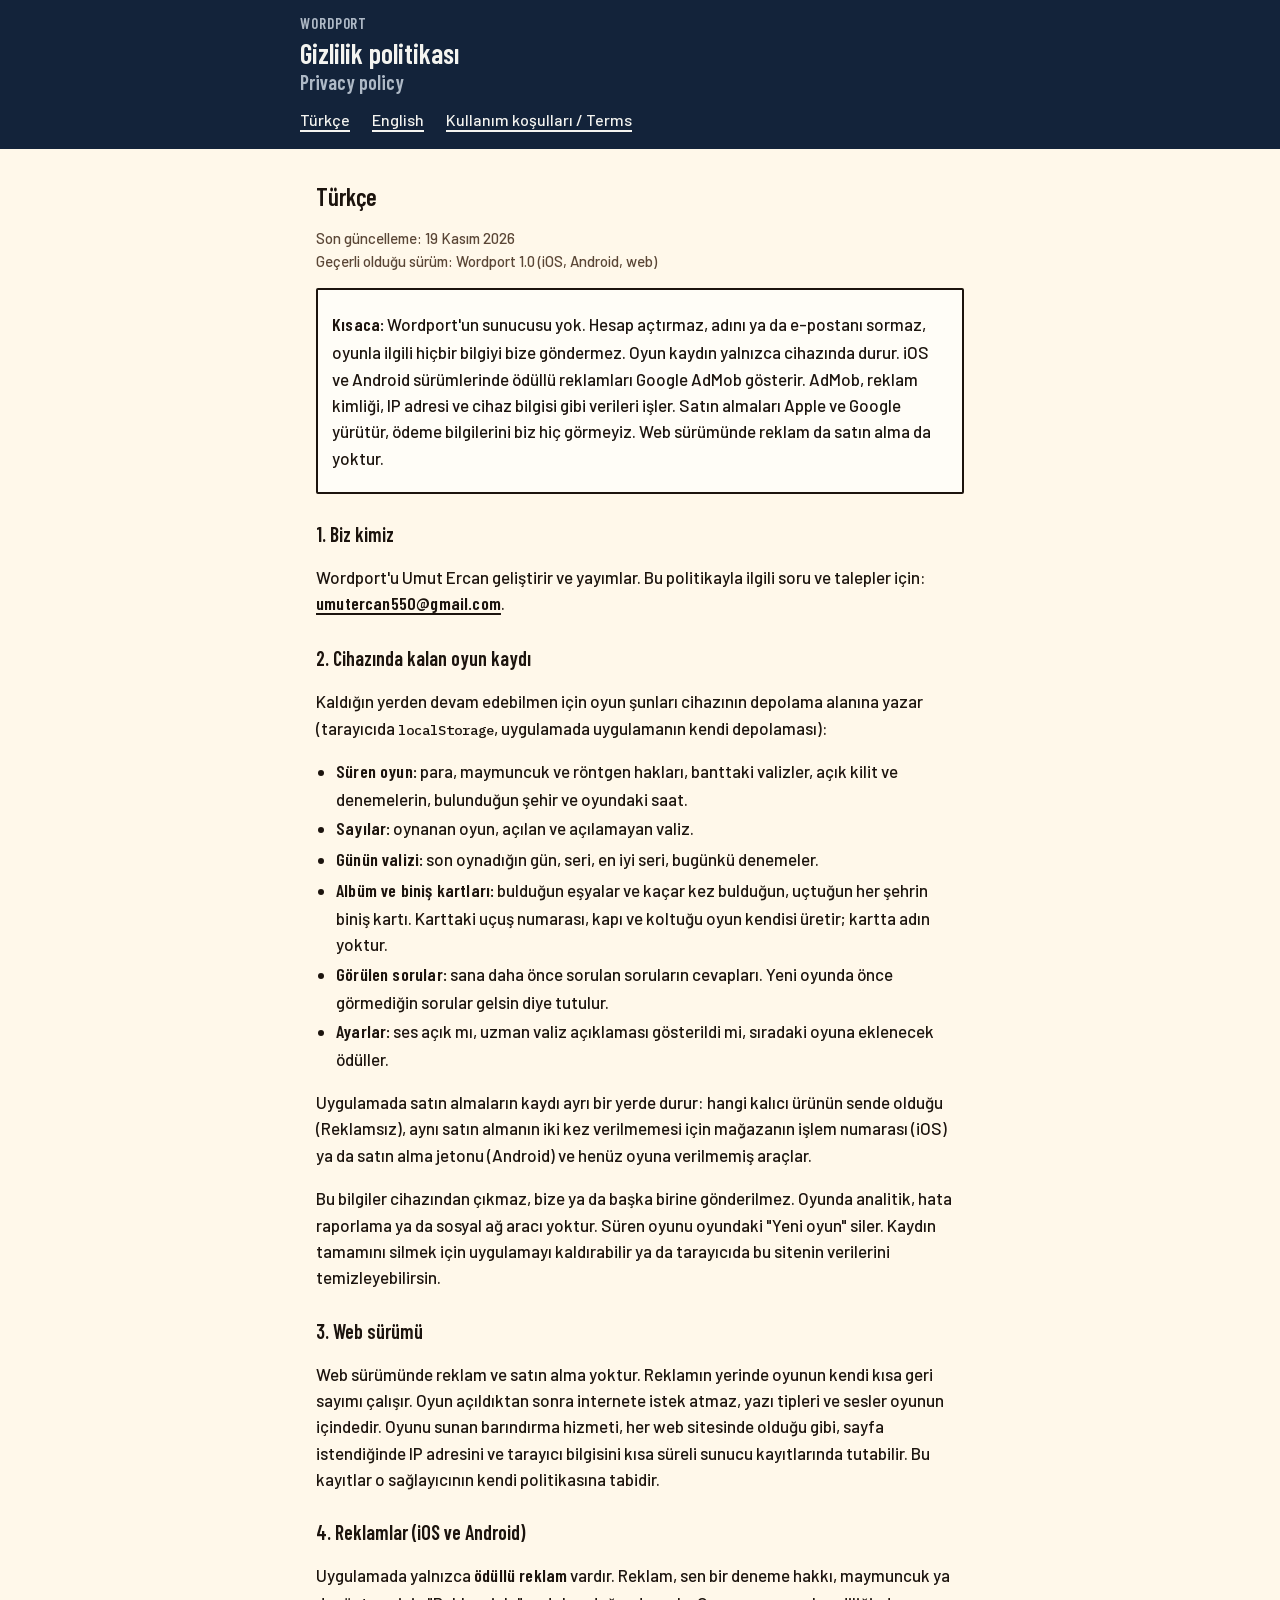
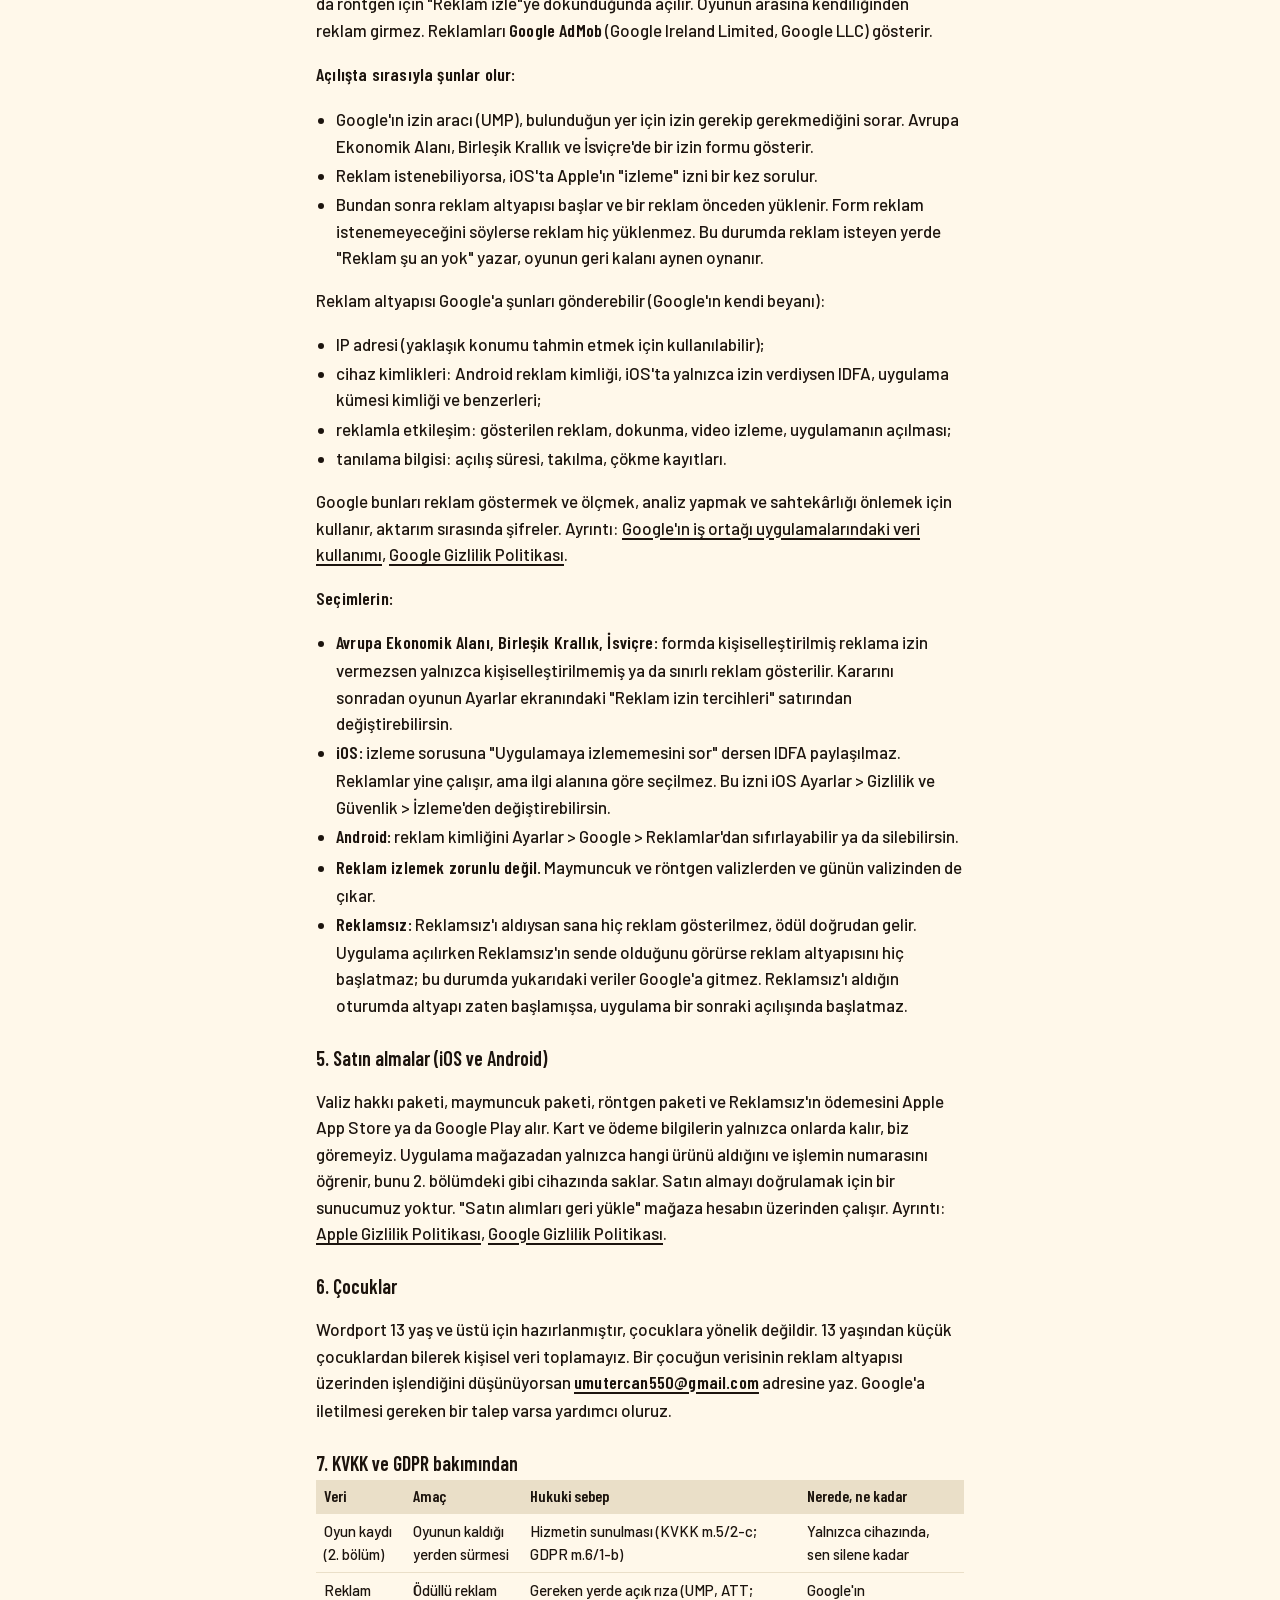
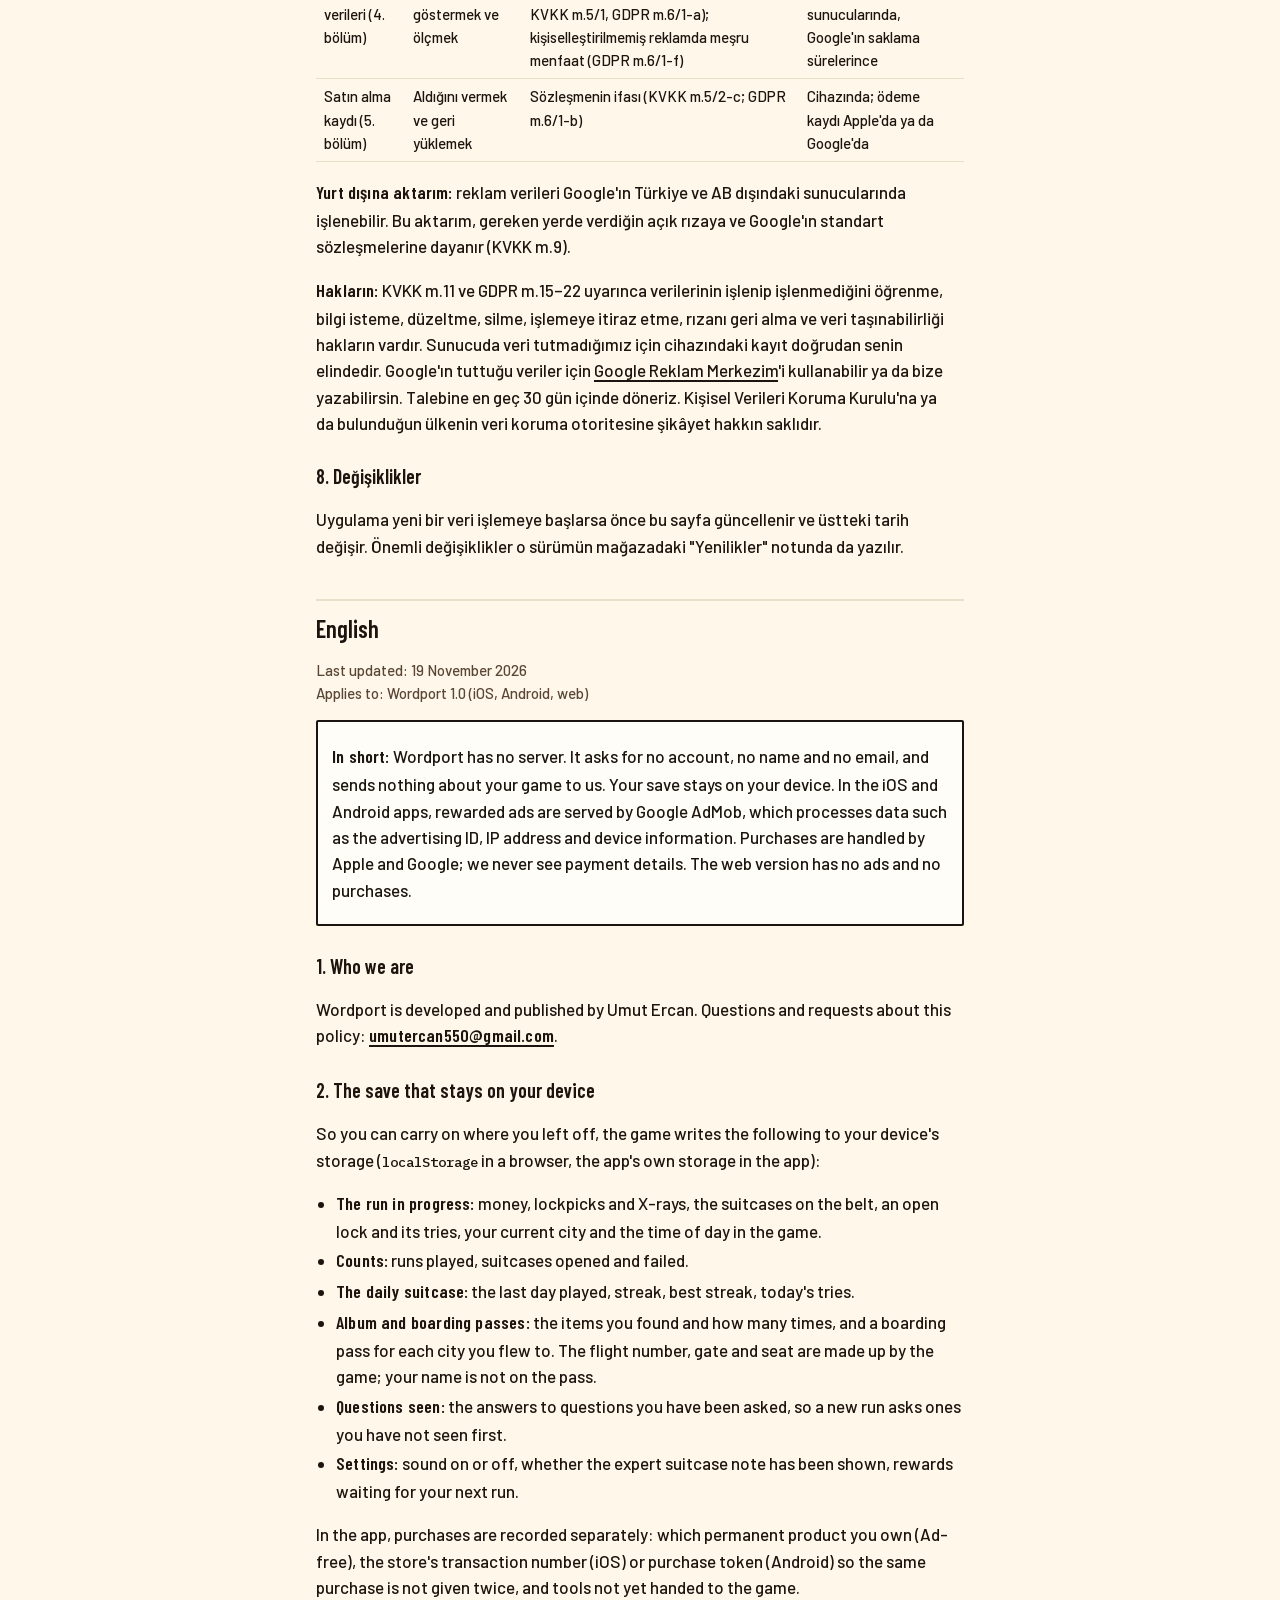
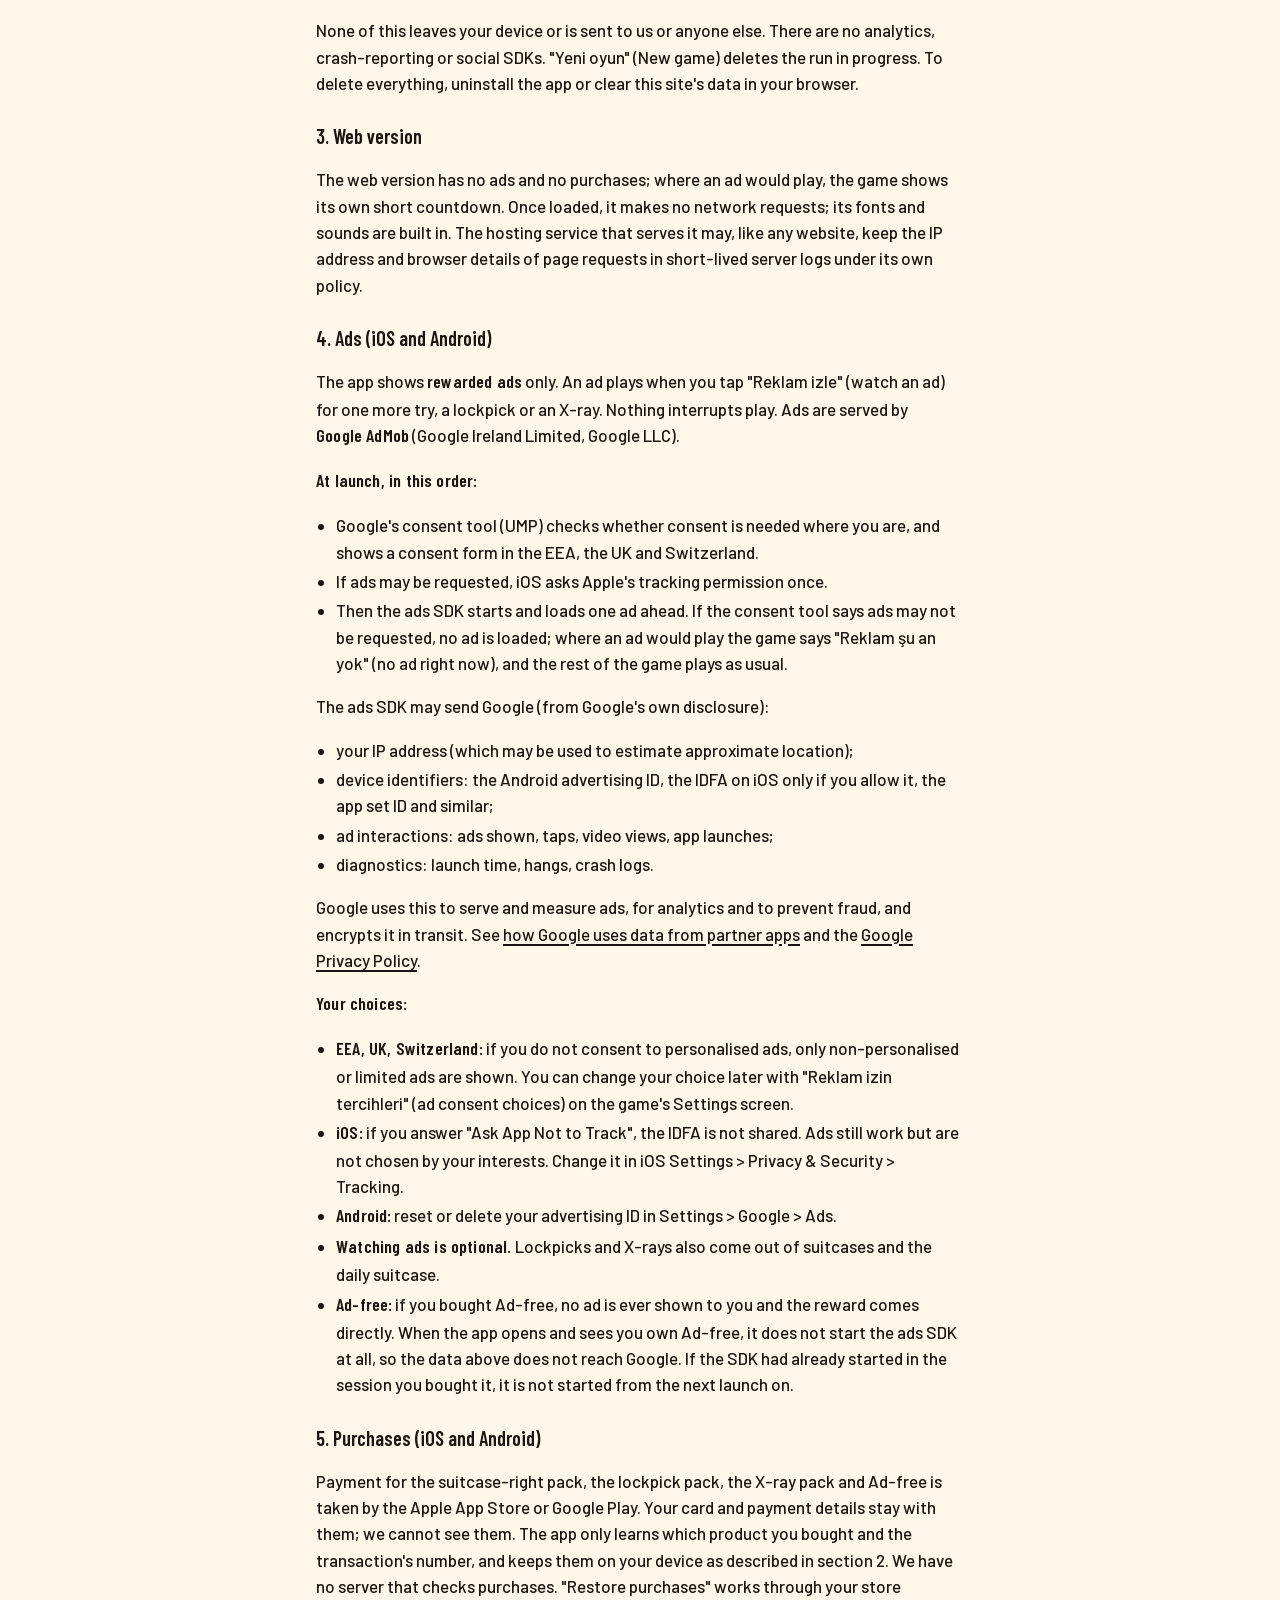
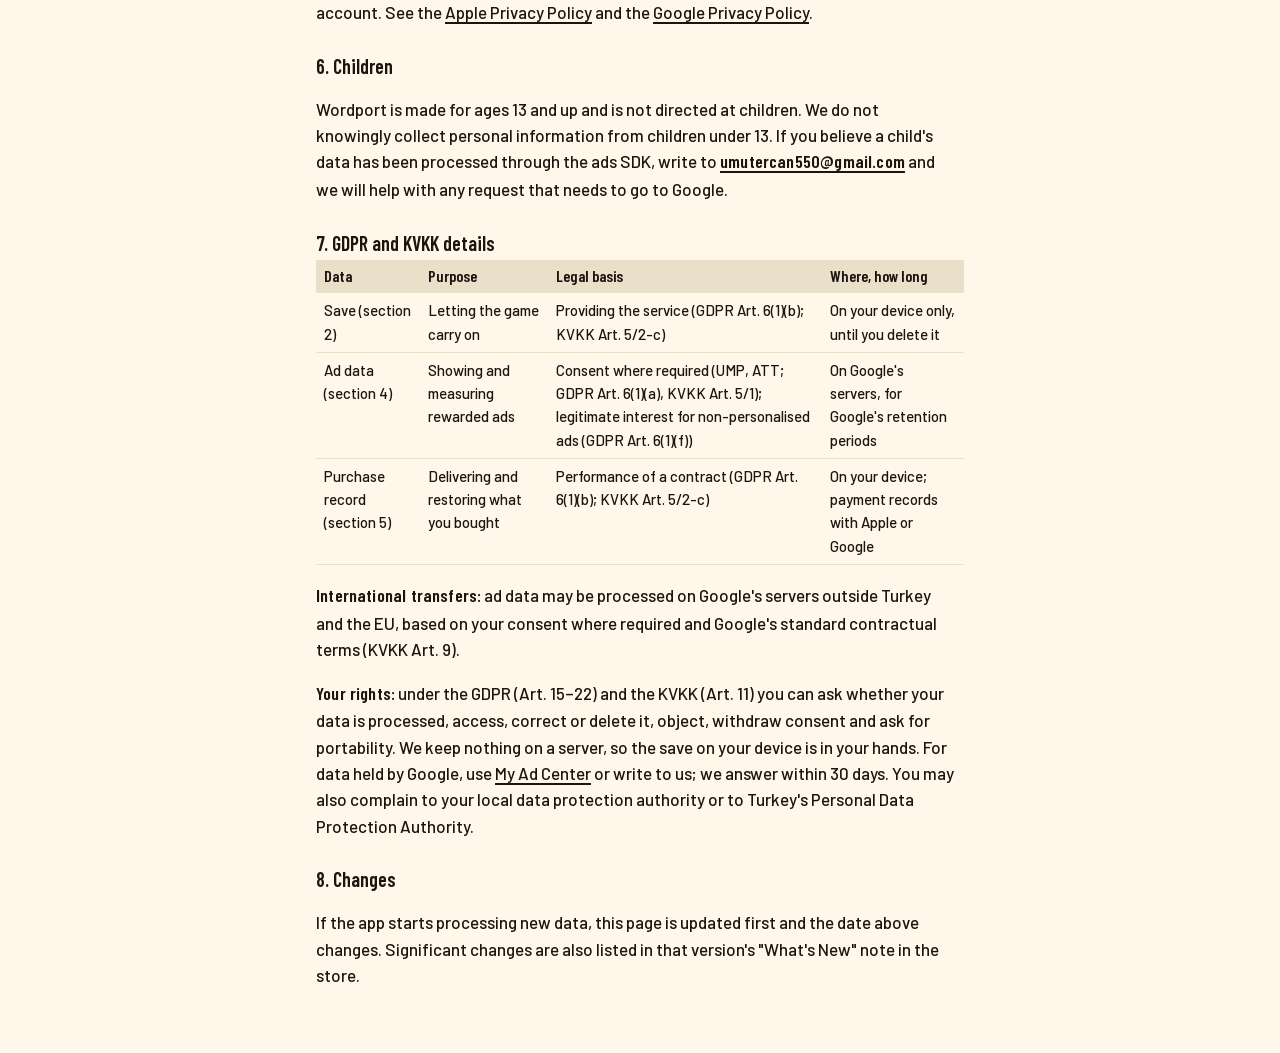
==== privacy.html @ 9a409397 "Wordport gizlilik, koşullar ve destek sayfaları" ====
<!doctype html>
<html lang="tr">
<head>
<meta charset="utf-8">
<meta name="viewport" content="width=device-width, initial-scale=1">
<title>Gizlilik politikası / Privacy policy</title>
<meta name="robots" content="index">
<!-- Yayın planı P7. Koddaki veri akışına göre yazıldı: src/save.ts, src/game/saving.ts (kayıt),
     src/store/index.ts ve store.ts (satın alma defteri), src/ads.ts ve src/store/admob.ts (AdMob, UMP, ATT).
     Yayımlandığı adres: https://umutercann.github.io/wordport-privacy/ (2026-11-19).
     Oyunun içinde bir iframe'de açılır (src/screens/page.ts): dar ekranda tek sütun okunur. Dış kaynak yüklenmez: stil legal.css, yazı tipleri fonts/ (oyunun kendi yazı tipleri, lisanslarıyla). -->
<link rel="stylesheet" href="legal.css">
<script>if (window.self !== window.top) document.documentElement.className = 'framed';</script>
</head>
<body>
<header>
  <div class="in">
    <div class="brand">WORDPORT</div>
    <h1>Gizlilik politikası <span lang="en">Privacy policy</span></h1>
    <nav><a href="#tr">Türkçe</a> <a href="#en" lang="en">English</a> <a href="terms.html">Kullanım koşulları / Terms</a></nav>
  </div>
</header>
<main>

<section id="tr" lang="tr">
<h2>Türkçe</h2>
<p class="meta"><span>Son güncelleme: 19 Kasım 2026</span><span>Geçerli olduğu sürüm: Wordport 1.0 (iOS, Android, web)</span></p>

<div class="box">
<p><strong>Kısaca:</strong> Wordport'un sunucusu yok. Hesap açtırmaz, adını ya da e-postanı sormaz, oyunla ilgili hiçbir bilgiyi bize göndermez. Oyun kaydın yalnızca cihazında durur. iOS ve Android sürümlerinde ödüllü reklamları Google AdMob gösterir. AdMob, reklam kimliği, IP adresi ve cihaz bilgisi gibi verileri işler. Satın almaları Apple ve Google yürütür, ödeme bilgilerini biz hiç görmeyiz. Web sürümünde reklam da satın alma da yoktur.</p>
</div>

<h3>1. Biz kimiz</h3>
<p>Wordport'u Umut Ercan geliştirir ve yayımlar. Bu politikayla ilgili soru ve talepler için: <strong><a href="mailto:umutercan550@gmail.com">umutercan550@gmail.com</a></strong>.</p>

<h3>2. Cihazında kalan oyun kaydı</h3>
<p>Kaldığın yerden devam edebilmen için oyun şunları cihazının depolama alanına yazar (tarayıcıda <code>localStorage</code>, uygulamada uygulamanın kendi depolaması):</p>
<ul>
  <li><strong>Süren oyun:</strong> para, maymuncuk ve röntgen hakları, banttaki valizler, açık kilit ve denemelerin, bulunduğun şehir ve oyundaki saat.</li>
  <li><strong>Sayılar:</strong> oynanan oyun, açılan ve açılamayan valiz.</li>
  <li><strong>Günün valizi:</strong> son oynadığın gün, seri, en iyi seri, bugünkü denemeler.</li>
  <li><strong>Albüm ve biniş kartları:</strong> bulduğun eşyalar ve kaçar kez bulduğun, uçtuğun her şehrin biniş kartı. Karttaki uçuş numarası, kapı ve koltuğu oyun kendisi üretir; kartta adın yoktur.</li>
  <li><strong>Görülen sorular:</strong> sana daha önce sorulan soruların cevapları. Yeni oyunda önce görmediğin sorular gelsin diye tutulur.</li>
  <li><strong>Ayarlar:</strong> ses açık mı, uzman valiz açıklaması gösterildi mi, sıradaki oyuna eklenecek ödüller.</li>
</ul>
<p>Uygulamada satın almaların kaydı ayrı bir yerde durur: hangi kalıcı ürünün sende olduğu (Reklamsız), aynı satın almanın iki kez verilmemesi için mağazanın işlem numarası (iOS) ya da satın alma jetonu (Android) ve henüz oyuna verilmemiş araçlar.</p>
<p>Bu bilgiler cihazından çıkmaz, bize ya da başka birine gönderilmez. Oyunda analitik, hata raporlama ya da sosyal ağ aracı yoktur. Süren oyunu oyundaki "Yeni oyun" siler. Kaydın tamamını silmek için uygulamayı kaldırabilir ya da tarayıcıda bu sitenin verilerini temizleyebilirsin.</p>

<h3>3. Web sürümü</h3>
<p>Web sürümünde reklam ve satın alma yoktur. Reklamın yerinde oyunun kendi kısa geri sayımı çalışır. Oyun açıldıktan sonra internete istek atmaz, yazı tipleri ve sesler oyunun içindedir. Oyunu sunan barındırma hizmeti, her web sitesinde olduğu gibi, sayfa istendiğinde IP adresini ve tarayıcı bilgisini kısa süreli sunucu kayıtlarında tutabilir. Bu kayıtlar o sağlayıcının kendi politikasına tabidir.</p>

<h3>4. Reklamlar (iOS ve Android)</h3>
<p>Uygulamada yalnızca <strong>ödüllü reklam</strong> vardır. Reklam, sen bir deneme hakkı, maymuncuk ya da röntgen için "Reklam izle"ye dokunduğunda açılır. Oyunun arasına kendiliğinden reklam girmez. Reklamları <strong>Google AdMob</strong> (Google Ireland Limited, Google LLC) gösterir.</p>
<p><strong>Açılışta sırasıyla şunlar olur:</strong></p>
<ul>
  <li>Google'ın izin aracı (UMP), bulunduğun yer için izin gerekip gerekmediğini sorar. Avrupa Ekonomik Alanı, Birleşik Krallık ve İsviçre'de bir izin formu gösterir.</li>
  <li>Reklam istenebiliyorsa, iOS'ta Apple'ın "izleme" izni bir kez sorulur.</li>
  <li>Bundan sonra reklam altyapısı başlar ve bir reklam önceden yüklenir. Form reklam istenemeyeceğini söylerse reklam hiç yüklenmez. Bu durumda reklam isteyen yerde "Reklam şu an yok" yazar, oyunun geri kalanı aynen oynanır.</li>
</ul>
<p>Reklam altyapısı Google'a şunları gönderebilir (Google'ın kendi beyanı):</p>
<ul>
  <li>IP adresi (yaklaşık konumu tahmin etmek için kullanılabilir);</li>
  <li>cihaz kimlikleri: Android reklam kimliği, iOS'ta yalnızca izin verdiysen IDFA, uygulama kümesi kimliği ve benzerleri;</li>
  <li>reklamla etkileşim: gösterilen reklam, dokunma, video izleme, uygulamanın açılması;</li>
  <li>tanılama bilgisi: açılış süresi, takılma, çökme kayıtları.</li>
</ul>
<p>Google bunları reklam göstermek ve ölçmek, analiz yapmak ve sahtekârlığı önlemek için kullanır, aktarım sırasında şifreler. Ayrıntı: <a href="https://policies.google.com/technologies/partner-sites">Google'ın iş ortağı uygulamalarındaki veri kullanımı</a>, <a href="https://policies.google.com/privacy">Google Gizlilik Politikası</a>.</p>
<p><strong>Seçimlerin:</strong></p>
<ul>
  <li><strong>Avrupa Ekonomik Alanı, Birleşik Krallık, İsviçre:</strong> formda kişiselleştirilmiş reklama izin vermezsen yalnızca kişiselleştirilmemiş ya da sınırlı reklam gösterilir. Kararını sonradan oyunun Ayarlar ekranındaki "Reklam izin tercihleri" satırından değiştirebilirsin.</li>
  <li><strong>iOS:</strong> izleme sorusuna "Uygulamaya izlememesini sor" dersen IDFA paylaşılmaz. Reklamlar yine çalışır, ama ilgi alanına göre seçilmez. Bu izni iOS Ayarlar &gt; Gizlilik ve Güvenlik &gt; İzleme'den değiştirebilirsin.</li>
  <li><strong>Android:</strong> reklam kimliğini Ayarlar &gt; Google &gt; Reklamlar'dan sıfırlayabilir ya da silebilirsin.</li>
  <li><strong>Reklam izlemek zorunlu değil.</strong> Maymuncuk ve röntgen valizlerden ve günün valizinden de çıkar.</li>
  <li><strong>Reklamsız:</strong> Reklamsız'ı aldıysan sana hiç reklam gösterilmez, ödül doğrudan gelir. Uygulama açılırken Reklamsız'ın sende olduğunu görürse reklam altyapısını hiç başlatmaz; bu durumda yukarıdaki veriler Google'a gitmez. Reklamsız'ı aldığın oturumda altyapı zaten başlamışsa, uygulama bir sonraki açılışında başlatmaz.</li>
</ul>

<h3>5. Satın almalar (iOS ve Android)</h3>
<p>Valiz hakkı paketi, maymuncuk paketi, röntgen paketi ve Reklamsız'ın ödemesini Apple App Store ya da Google Play alır. Kart ve ödeme bilgilerin yalnızca onlarda kalır, biz göremeyiz. Uygulama mağazadan yalnızca hangi ürünü aldığını ve işlemin numarasını öğrenir, bunu 2. bölümdeki gibi cihazında saklar. Satın almayı doğrulamak için bir sunucumuz yoktur. "Satın alımları geri yükle" mağaza hesabın üzerinden çalışır. Ayrıntı: <a href="https://www.apple.com/legal/privacy/">Apple Gizlilik Politikası</a>, <a href="https://policies.google.com/privacy">Google Gizlilik Politikası</a>.</p>

<h3>6. Çocuklar</h3>
<p>Wordport 13 yaş ve üstü için hazırlanmıştır, çocuklara yönelik değildir. 13 yaşından küçük çocuklardan bilerek kişisel veri toplamayız. Bir çocuğun verisinin reklam altyapısı üzerinden işlendiğini düşünüyorsan <strong><a href="mailto:umutercan550@gmail.com">umutercan550@gmail.com</a></strong> adresine yaz. Google'a iletilmesi gereken bir talep varsa yardımcı oluruz.</p>

<h3>7. KVKK ve GDPR bakımından</h3>
<table>
  <tr><th>Veri</th><th>Amaç</th><th>Hukuki sebep</th><th>Nerede, ne kadar</th></tr>
  <tr><td data-h="Veri">Oyun kaydı (2. bölüm)</td><td data-h="Amaç">Oyunun kaldığı yerden sürmesi</td><td data-h="Hukuki sebep">Hizmetin sunulması (KVKK m.5/2-c; GDPR m.6/1-b)</td><td data-h="Nerede, ne kadar">Yalnızca cihazında, sen silene kadar</td></tr>
  <tr><td data-h="Veri">Reklam verileri (4. bölüm)</td><td data-h="Amaç">Ödüllü reklam göstermek ve ölçmek</td><td data-h="Hukuki sebep">Gereken yerde açık rıza (UMP, ATT; KVKK m.5/1, GDPR m.6/1-a); kişiselleştirilmemiş reklamda meşru menfaat (GDPR m.6/1-f)</td><td data-h="Nerede, ne kadar">Google'ın sunucularında, Google'ın saklama sürelerince</td></tr>
  <tr><td data-h="Veri">Satın alma kaydı (5. bölüm)</td><td data-h="Amaç">Aldığını vermek ve geri yüklemek</td><td data-h="Hukuki sebep">Sözleşmenin ifası (KVKK m.5/2-c; GDPR m.6/1-b)</td><td data-h="Nerede, ne kadar">Cihazında; ödeme kaydı Apple'da ya da Google'da</td></tr>
</table>
<p><strong>Yurt dışına aktarım:</strong> reklam verileri Google'ın Türkiye ve AB dışındaki sunucularında işlenebilir. Bu aktarım, gereken yerde verdiğin açık rızaya ve Google'ın standart sözleşmelerine dayanır (KVKK m.9).</p>
<p><strong>Hakların:</strong> KVKK m.11 ve GDPR m.15–22 uyarınca verilerinin işlenip işlenmediğini öğrenme, bilgi isteme, düzeltme, silme, işlemeye itiraz etme, rızanı geri alma ve veri taşınabilirliği hakların vardır. Sunucuda veri tutmadığımız için cihazındaki kayıt doğrudan senin elindedir. Google'ın tuttuğu veriler için <a href="https://myadcenter.google.com/">Google Reklam Merkezim</a>'i kullanabilir ya da bize yazabilirsin. Talebine en geç 30 gün içinde döneriz. Kişisel Verileri Koruma Kurulu'na ya da bulunduğun ülkenin veri koruma otoritesine şikâyet hakkın saklıdır.</p>

<h3>8. Değişiklikler</h3>
<p>Uygulama yeni bir veri işlemeye başlarsa önce bu sayfa güncellenir ve üstteki tarih değişir. Önemli değişiklikler o sürümün mağazadaki "Yenilikler" notunda da yazılır.</p>
</section>

<section id="en" lang="en">
<h2>English</h2>
<p class="meta"><span>Last updated: 19 November 2026</span><span>Applies to: Wordport 1.0 (iOS, Android, web)</span></p>

<div class="box">
<p><strong>In short:</strong> Wordport has no server. It asks for no account, no name and no email, and sends nothing about your game to us. Your save stays on your device. In the iOS and Android apps, rewarded ads are served by Google AdMob, which processes data such as the advertising ID, IP address and device information. Purchases are handled by Apple and Google; we never see payment details. The web version has no ads and no purchases.</p>
</div>

<h3>1. Who we are</h3>
<p>Wordport is developed and published by Umut Ercan. Questions and requests about this policy: <strong><a href="mailto:umutercan550@gmail.com">umutercan550@gmail.com</a></strong>.</p>

<h3>2. The save that stays on your device</h3>
<p>So you can carry on where you left off, the game writes the following to your device's storage (<code>localStorage</code> in a browser, the app's own storage in the app):</p>
<ul>
  <li><strong>The run in progress:</strong> money, lockpicks and X-rays, the suitcases on the belt, an open lock and its tries, your current city and the time of day in the game.</li>
  <li><strong>Counts:</strong> runs played, suitcases opened and failed.</li>
  <li><strong>The daily suitcase:</strong> the last day played, streak, best streak, today's tries.</li>
  <li><strong>Album and boarding passes:</strong> the items you found and how many times, and a boarding pass for each city you flew to. The flight number, gate and seat are made up by the game; your name is not on the pass.</li>
  <li><strong>Questions seen:</strong> the answers to questions you have been asked, so a new run asks ones you have not seen first.</li>
  <li><strong>Settings:</strong> sound on or off, whether the expert suitcase note has been shown, rewards waiting for your next run.</li>
</ul>
<p>In the app, purchases are recorded separately: which permanent product you own (Ad-free), the store's transaction number (iOS) or purchase token (Android) so the same purchase is not given twice, and tools not yet handed to the game.</p>
<p>None of this leaves your device or is sent to us or anyone else. There are no analytics, crash-reporting or social SDKs. "Yeni oyun" (New game) deletes the run in progress. To delete everything, uninstall the app or clear this site's data in your browser.</p>

<h3>3. Web version</h3>
<p>The web version has no ads and no purchases; where an ad would play, the game shows its own short countdown. Once loaded, it makes no network requests; its fonts and sounds are built in. The hosting service that serves it may, like any website, keep the IP address and browser details of page requests in short-lived server logs under its own policy.</p>

<h3>4. Ads (iOS and Android)</h3>
<p>The app shows <strong>rewarded ads</strong> only. An ad plays when you tap "Reklam izle" (watch an ad) for one more try, a lockpick or an X-ray. Nothing interrupts play. Ads are served by <strong>Google AdMob</strong> (Google Ireland Limited, Google LLC).</p>
<p><strong>At launch, in this order:</strong></p>
<ul>
  <li>Google's consent tool (UMP) checks whether consent is needed where you are, and shows a consent form in the EEA, the UK and Switzerland.</li>
  <li>If ads may be requested, iOS asks Apple's tracking permission once.</li>
  <li>Then the ads SDK starts and loads one ad ahead. If the consent tool says ads may not be requested, no ad is loaded; where an ad would play the game says "Reklam şu an yok" (no ad right now), and the rest of the game plays as usual.</li>
</ul>
<p>The ads SDK may send Google (from Google's own disclosure):</p>
<ul>
  <li>your IP address (which may be used to estimate approximate location);</li>
  <li>device identifiers: the Android advertising ID, the IDFA on iOS only if you allow it, the app set ID and similar;</li>
  <li>ad interactions: ads shown, taps, video views, app launches;</li>
  <li>diagnostics: launch time, hangs, crash logs.</li>
</ul>
<p>Google uses this to serve and measure ads, for analytics and to prevent fraud, and encrypts it in transit. See <a href="https://policies.google.com/technologies/partner-sites">how Google uses data from partner apps</a> and the <a href="https://policies.google.com/privacy">Google Privacy Policy</a>.</p>
<p><strong>Your choices:</strong></p>
<ul>
  <li><strong>EEA, UK, Switzerland:</strong> if you do not consent to personalised ads, only non-personalised or limited ads are shown. You can change your choice later with "Reklam izin tercihleri" (ad consent choices) on the game's Settings screen.</li>
  <li><strong>iOS:</strong> if you answer "Ask App Not to Track", the IDFA is not shared. Ads still work but are not chosen by your interests. Change it in iOS Settings &gt; Privacy &amp; Security &gt; Tracking.</li>
  <li><strong>Android:</strong> reset or delete your advertising ID in Settings &gt; Google &gt; Ads.</li>
  <li><strong>Watching ads is optional.</strong> Lockpicks and X-rays also come out of suitcases and the daily suitcase.</li>
  <li><strong>Ad-free:</strong> if you bought Ad-free, no ad is ever shown to you and the reward comes directly. When the app opens and sees you own Ad-free, it does not start the ads SDK at all, so the data above does not reach Google. If the SDK had already started in the session you bought it, it is not started from the next launch on.</li>
</ul>

<h3>5. Purchases (iOS and Android)</h3>
<p>Payment for the suitcase-right pack, the lockpick pack, the X-ray pack and Ad-free is taken by the Apple App Store or Google Play. Your card and payment details stay with them; we cannot see them. The app only learns which product you bought and the transaction's number, and keeps them on your device as described in section 2. We have no server that checks purchases. "Restore purchases" works through your store account. See the <a href="https://www.apple.com/legal/privacy/">Apple Privacy Policy</a> and the <a href="https://policies.google.com/privacy">Google Privacy Policy</a>.</p>

<h3>6. Children</h3>
<p>Wordport is made for ages 13 and up and is not directed at children. We do not knowingly collect personal information from children under 13. If you believe a child's data has been processed through the ads SDK, write to <strong><a href="mailto:umutercan550@gmail.com">umutercan550@gmail.com</a></strong> and we will help with any request that needs to go to Google.</p>

<h3>7. GDPR and KVKK details</h3>
<table>
  <tr><th>Data</th><th>Purpose</th><th>Legal basis</th><th>Where, how long</th></tr>
  <tr><td data-h="Data">Save (section 2)</td><td data-h="Purpose">Letting the game carry on</td><td data-h="Legal basis">Providing the service (GDPR Art. 6(1)(b); KVKK Art. 5/2-c)</td><td data-h="Where, how long">On your device only, until you delete it</td></tr>
  <tr><td data-h="Data">Ad data (section 4)</td><td data-h="Purpose">Showing and measuring rewarded ads</td><td data-h="Legal basis">Consent where required (UMP, ATT; GDPR Art. 6(1)(a), KVKK Art. 5/1); legitimate interest for non-personalised ads (GDPR Art. 6(1)(f))</td><td data-h="Where, how long">On Google's servers, for Google's retention periods</td></tr>
  <tr><td data-h="Data">Purchase record (section 5)</td><td data-h="Purpose">Delivering and restoring what you bought</td><td data-h="Legal basis">Performance of a contract (GDPR Art. 6(1)(b); KVKK Art. 5/2-c)</td><td data-h="Where, how long">On your device; payment records with Apple or Google</td></tr>
</table>
<p><strong>International transfers:</strong> ad data may be processed on Google's servers outside Turkey and the EU, based on your consent where required and Google's standard contractual terms (KVKK Art. 9).</p>
<p><strong>Your rights:</strong> under the GDPR (Art. 15–22) and the KVKK (Art. 11) you can ask whether your data is processed, access, correct or delete it, object, withdraw consent and ask for portability. We keep nothing on a server, so the save on your device is in your hands. For data held by Google, use <a href="https://myadcenter.google.com/">My Ad Center</a> or write to us; we answer within 30 days. You may also complain to your local data protection authority or to Turkey's Personal Data Protection Authority.</p>

<h3>8. Changes</h3>
<p>If the app starts processing new data, this page is updated first and the date above changes. Significant changes are also listed in that version's "What's New" note in the store.</p>
</section>

</main>
</body>
</html>
---- legal.css ----
/* The legal pages' look (privacy.html, terms.html, licenses.html): the game's own type and paper,
   per design/art/art-bible.md. The fonts are the game's, copied beside this file in fonts/ with
   their licences (OFL-*.txt), so the pages need nothing from the network: they open offline, in
   the app and on the web. Publish this file and fonts/ with the pages. Release plan P8 (final craft).
   Links are ink and underlined: green means "right" in the game (art bible, Section 4). */

@font-face { font-family:"Barlow"; font-weight:500; font-display:swap; src:url(fonts/barlow-500-latin.woff2) format("woff2");
  unicode-range:U+0000-00FF, U+0131, U+0152-0153, U+02BB-02BC, U+02C6, U+02DA, U+02DC, U+0304, U+0308, U+0329, U+2000-206F, U+20AC, U+2122, U+2191, U+2193, U+2212, U+2215, U+FEFF, U+FFFD; }
@font-face { font-family:"Barlow"; font-weight:500; font-display:swap; src:url(fonts/barlow-500-latin-ext.woff2) format("woff2");
  unicode-range:U+0100-02BA, U+02BD-02C5, U+02C7-02CC, U+02CE-02D7, U+02DD-02FF, U+0304, U+0308, U+0329, U+1D00-1DBF, U+1E00-1E9F, U+1EF2-1EFF, U+2020, U+20A0-20AB, U+20AD-20C4, U+2113, U+2C60-2C7F, U+A720-A7FF; }
@font-face { font-family:"Barlow Condensed"; font-weight:600; font-display:swap; src:url(fonts/barlow-condensed-600-latin.woff2) format("woff2");
  unicode-range:U+0000-00FF, U+0131, U+0152-0153, U+02BB-02BC, U+02C6, U+02DA, U+02DC, U+0304, U+0308, U+0329, U+2000-206F, U+20AC, U+2122, U+2191, U+2193, U+2212, U+2215, U+FEFF, U+FFFD; }
@font-face { font-family:"Barlow Condensed"; font-weight:600; font-display:swap; src:url(fonts/barlow-condensed-600-latin-ext.woff2) format("woff2");
  unicode-range:U+0100-02BA, U+02BD-02C5, U+02C7-02CC, U+02CE-02D7, U+02DD-02FF, U+0304, U+0308, U+0329, U+1D00-1DBF, U+1E00-1E9F, U+1EF2-1EFF, U+2020, U+20A0-20AB, U+20AD-20C4, U+2113, U+2C60-2C7F, U+A720-A7FF; }
@font-face { font-family:"IBM Plex Mono"; font-weight:500; font-display:swap; src:url(fonts/ibm-plex-mono-500-latin.woff2) format("woff2");
  unicode-range:U+0000-00FF, U+0131, U+0152-0153, U+02BB-02BC, U+02C6, U+02DA, U+02DC, U+0304, U+0308, U+0329, U+2000-206F, U+20AC, U+2122, U+2191, U+2193, U+2212, U+2215, U+FEFF, U+FFFD; }
@font-face { font-family:"IBM Plex Mono"; font-weight:500; font-display:swap; src:url(fonts/ibm-plex-mono-500-latin-ext.woff2) format("woff2");
  unicode-range:U+0100-02BA, U+02BD-02C5, U+02C7-02CC, U+02CE-02D7, U+02DD-02FF, U+0304, U+0308, U+0329, U+1D00-1DBF, U+1E00-1E9F, U+1EF2-1EFF, U+2020, U+20A0-20AB, U+20AD-20C4, U+2113, U+2C60-2C7F, U+A720-A7FF; }

:root {
  /* src/palette.ts */
  --ink:#1C140E; --ink-soft:#5A4636; --cream:#FFF8EA; --cream-dk:#EADFC8; --card:#FFFDF7;
  --navy:#13233A; --sign:#F4F4F0; --sign-dim:#AEB9C6;
  --text:"Barlow", system-ui, sans-serif;
  --sign-face:"Barlow Condensed", "Arial Narrow", system-ui, sans-serif;
  --mono:"IBM Plex Mono", ui-monospace, monospace;
}
* { box-sizing:border-box; }
html { -webkit-text-size-adjust:100%; font-synthesis:none; }
body { margin:0; background:var(--cream); color:var(--ink); font:500 17px/1.55 var(--text); overflow-wrap:break-word; }

/* the sign across the top: navy, as the game's signs */
header { background:var(--navy); color:var(--sign); padding:16px 16px 6px; }
header .in, main { max-width:680px; margin:0 auto; }
header .brand { font:600 15px/1 var(--sign-face); letter-spacing:.06em; color:var(--sign-dim); }
header h1 { margin:6px 0 0; font:600 28px/1.15 var(--sign-face); }
header h1 span { display:block; margin-top:2px; font-size:20px; color:var(--sign-dim); } /* the English name under the Turkish one */
nav { display:flex; flex-wrap:wrap; column-gap:22px; margin-top:4px; font-size:16px; }
nav a { display:inline-block; padding:10px 0; color:var(--sign); text-decoration-thickness:1.5px; text-underline-offset:4px; }

main { padding:4px 16px 48px; }
h2 { font:600 24px/1.2 var(--sign-face); margin:40px 0 8px; padding-top:14px; border-top:2px solid var(--cream-dk); }
main > section:first-child h2, main > h2:first-child { border-top:0; margin-top:16px; }
h3 { font:600 20px/1.25 var(--sign-face); margin:28px 0 4px; }
strong, b { font-family:var(--sign-face); font-weight:600; font-size:1.06em; letter-spacing:.01em; }
p, li { max-width:64ch; }
ul { padding-left:20px; }
li { margin:3px 0; }
a { color:var(--ink); text-decoration:underline; text-decoration-thickness:1.5px; text-underline-offset:3px; }
a:active { background:var(--cream-dk); }
a:focus-visible { outline:2px solid var(--ink); outline-offset:2px; }
nav a:active { background:none; color:var(--sign-dim); }
nav a:focus-visible { outline-color:var(--sign); }
.meta { color:var(--ink-soft); font-size:15px; }
.meta span { display:block; }
.box { background:var(--card); border:2px solid var(--ink); border-radius:2px; padding:4px 14px; }
code { font:500 .82em var(--mono); }
pre { white-space:pre-wrap; font:500 13px/1.5 var(--mono); background:var(--card); border:2px solid var(--cream-dk); border-radius:2px; padding:10px 12px; }

table { border-collapse:collapse; width:100%; font-size:15px; }
th, td { text-align:left; vertical-align:top; padding:6px 8px; border-bottom:1.5px solid var(--cream-dk); }
th { font:600 16px/1.3 var(--sign-face); background:var(--cream-dk); }

/* in the game's frame the game's bar already names the page: only the links stay */
.framed header { padding:2px 16px; }
.framed header .brand, .framed header h1 { display:none; }
.framed nav { margin-top:0; }

/* a narrow screen: each table row becomes a card, its cells labelled */
@media (max-width:560px) {
  table, tbody, tr, td { display:block; width:100%; }
  tr:first-child { display:none; }
  tr { border:2px solid var(--cream-dk); border-radius:2px; margin:10px 0; background:var(--card); }
  td { border:0; padding:4px 10px; }
  td::before { content:attr(data-h); display:block; font:500 13px/1.5 var(--mono); color:var(--ink-soft); }
}
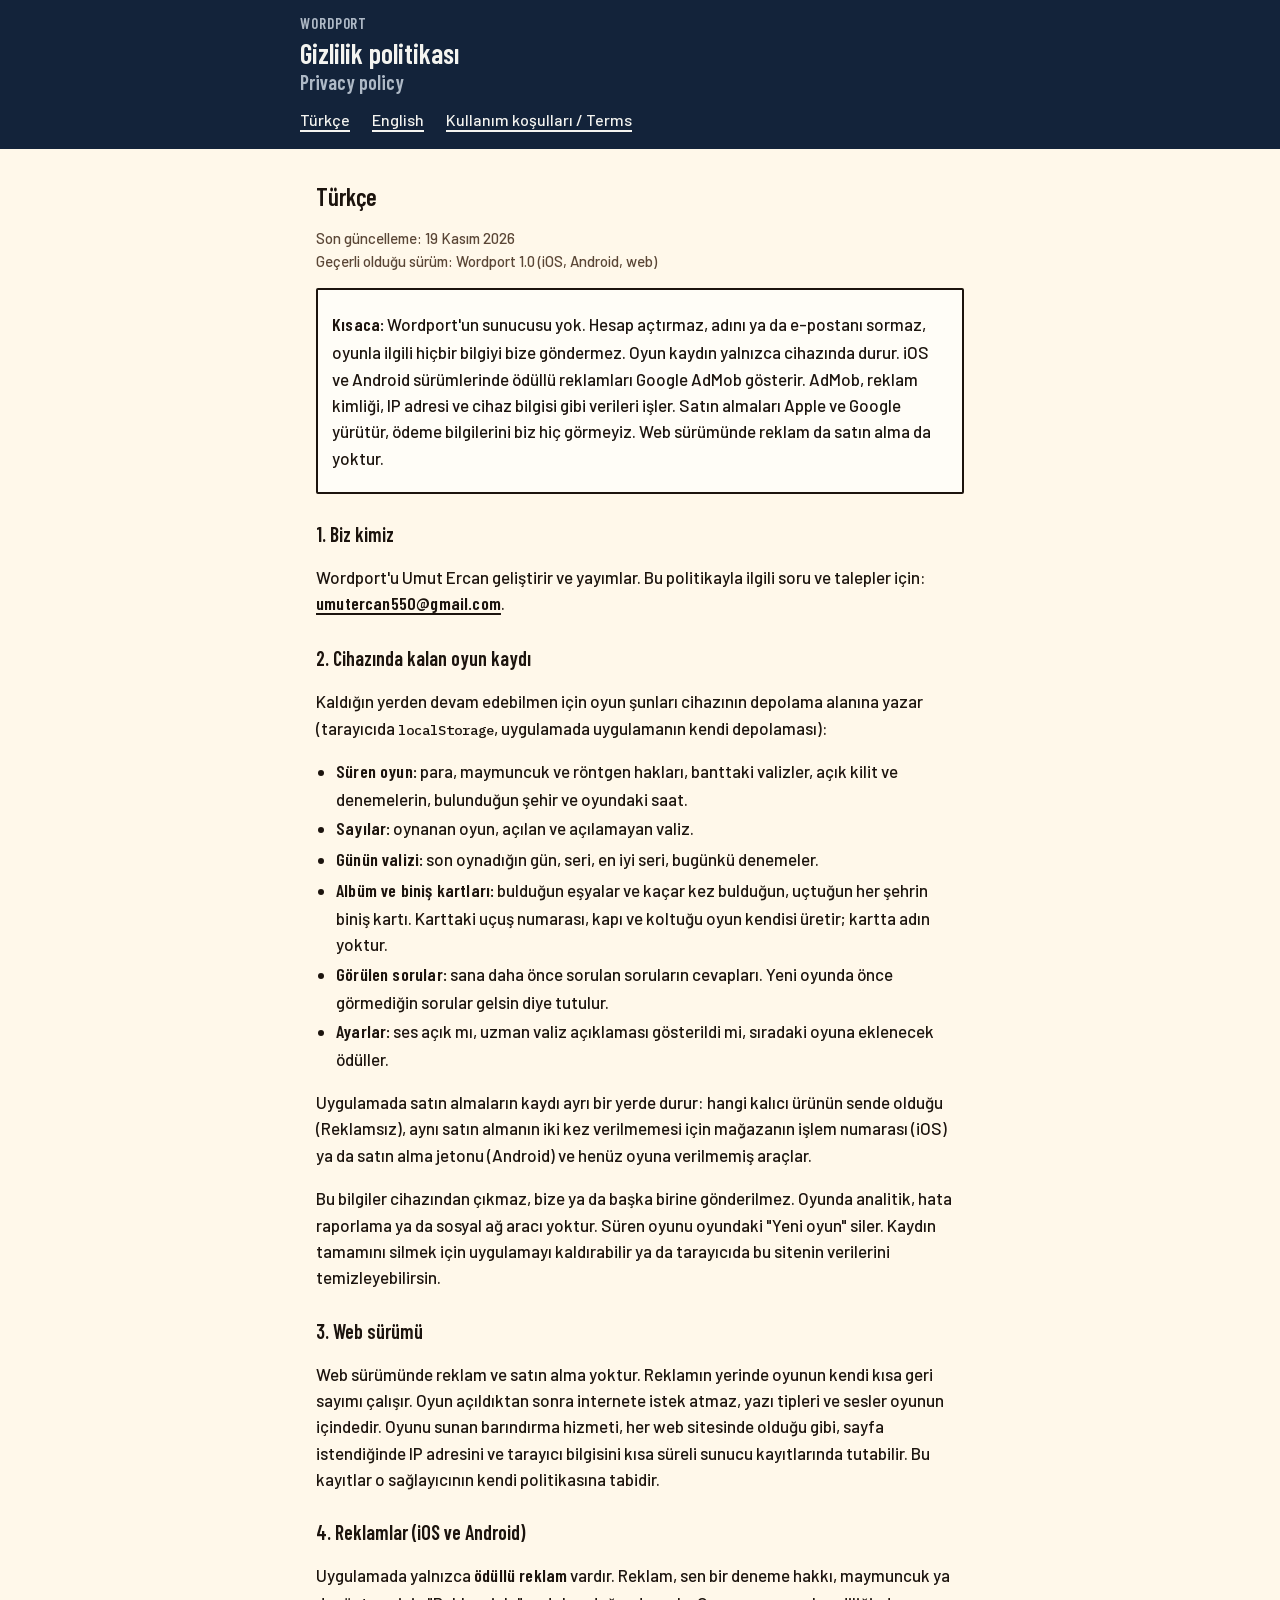
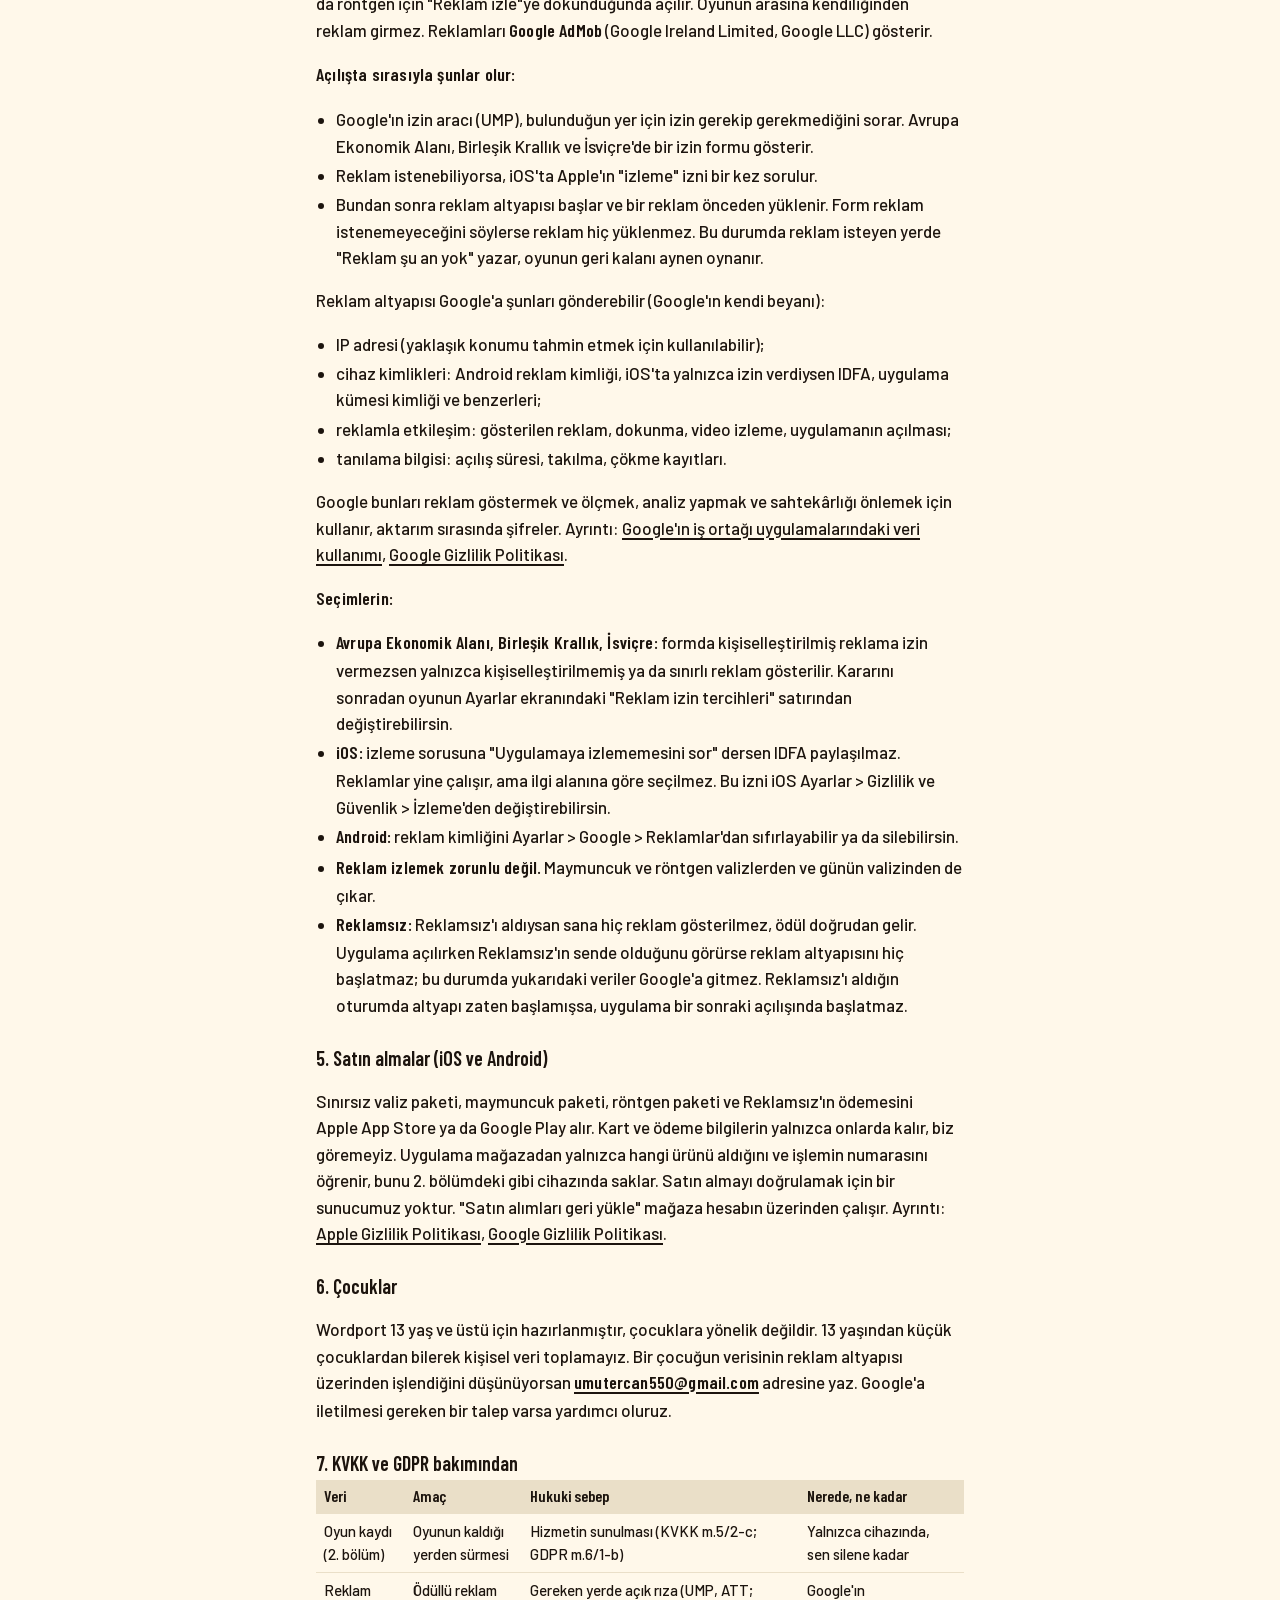
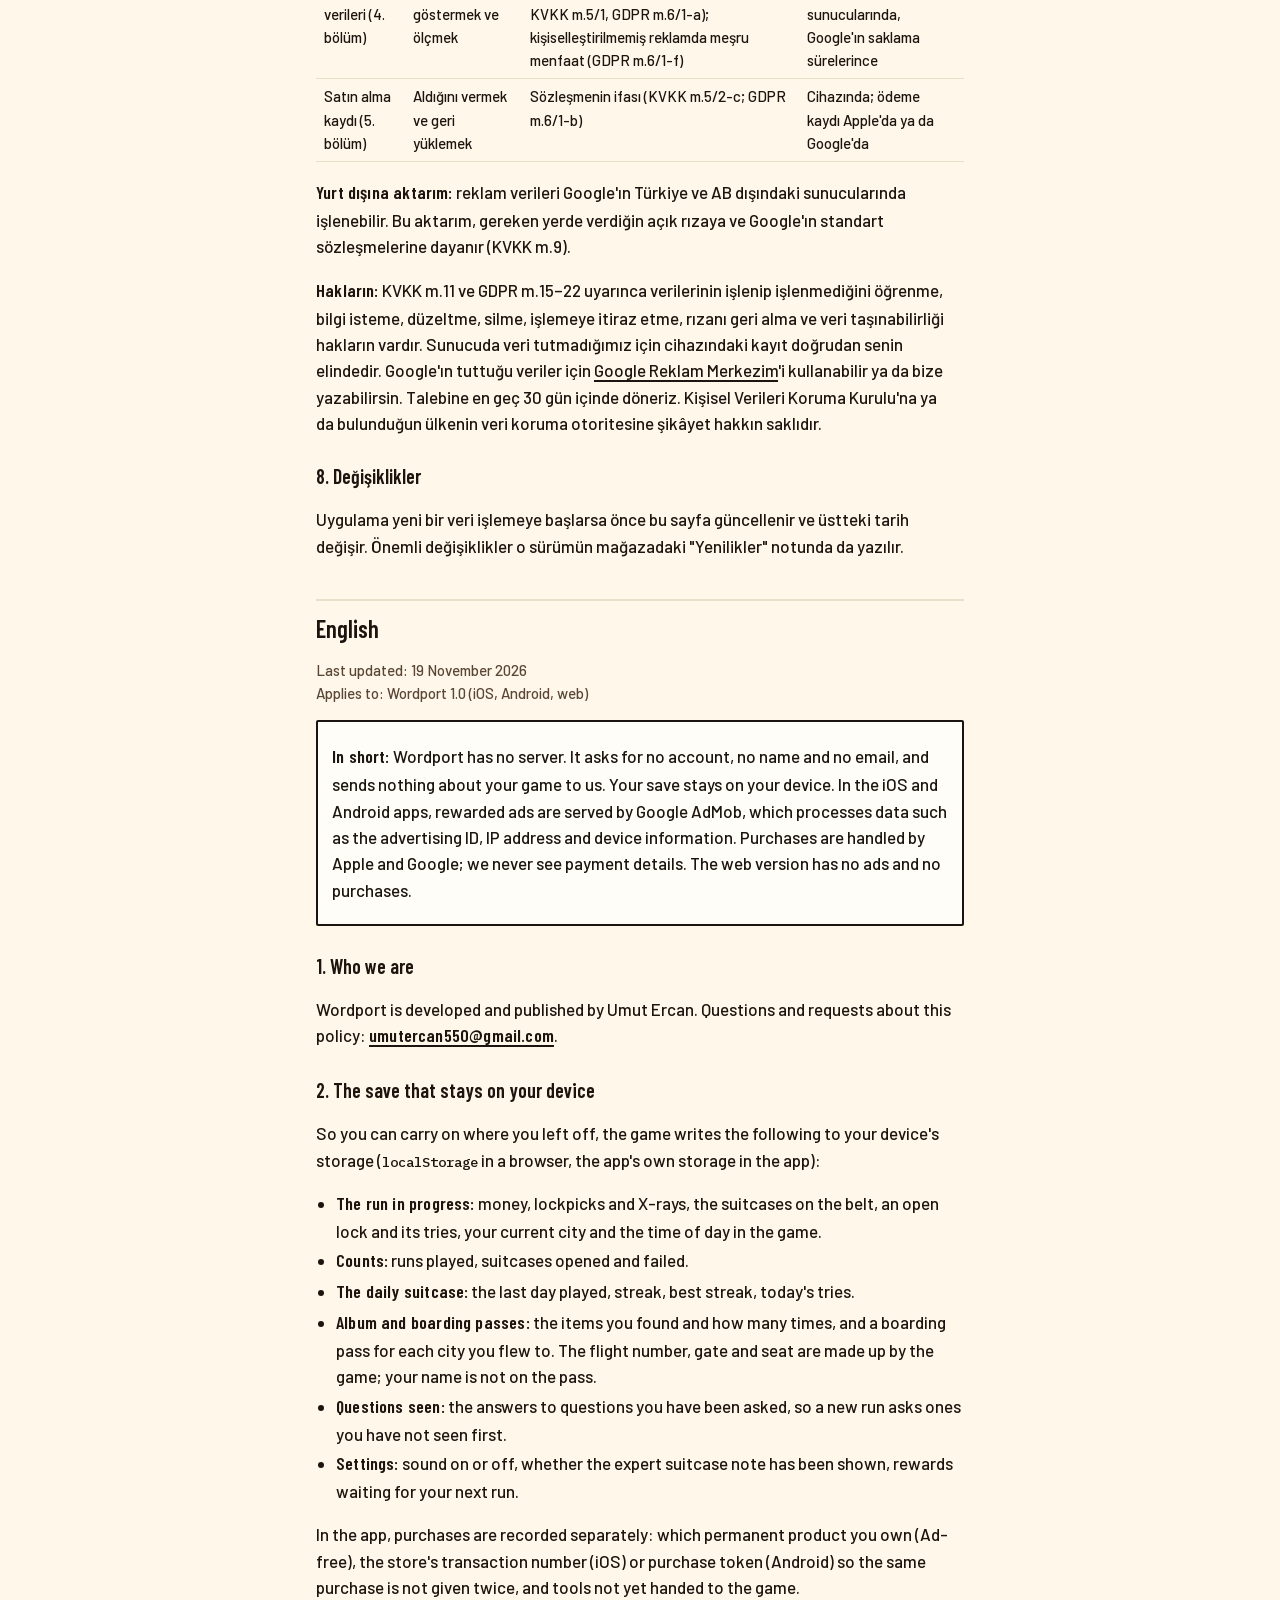
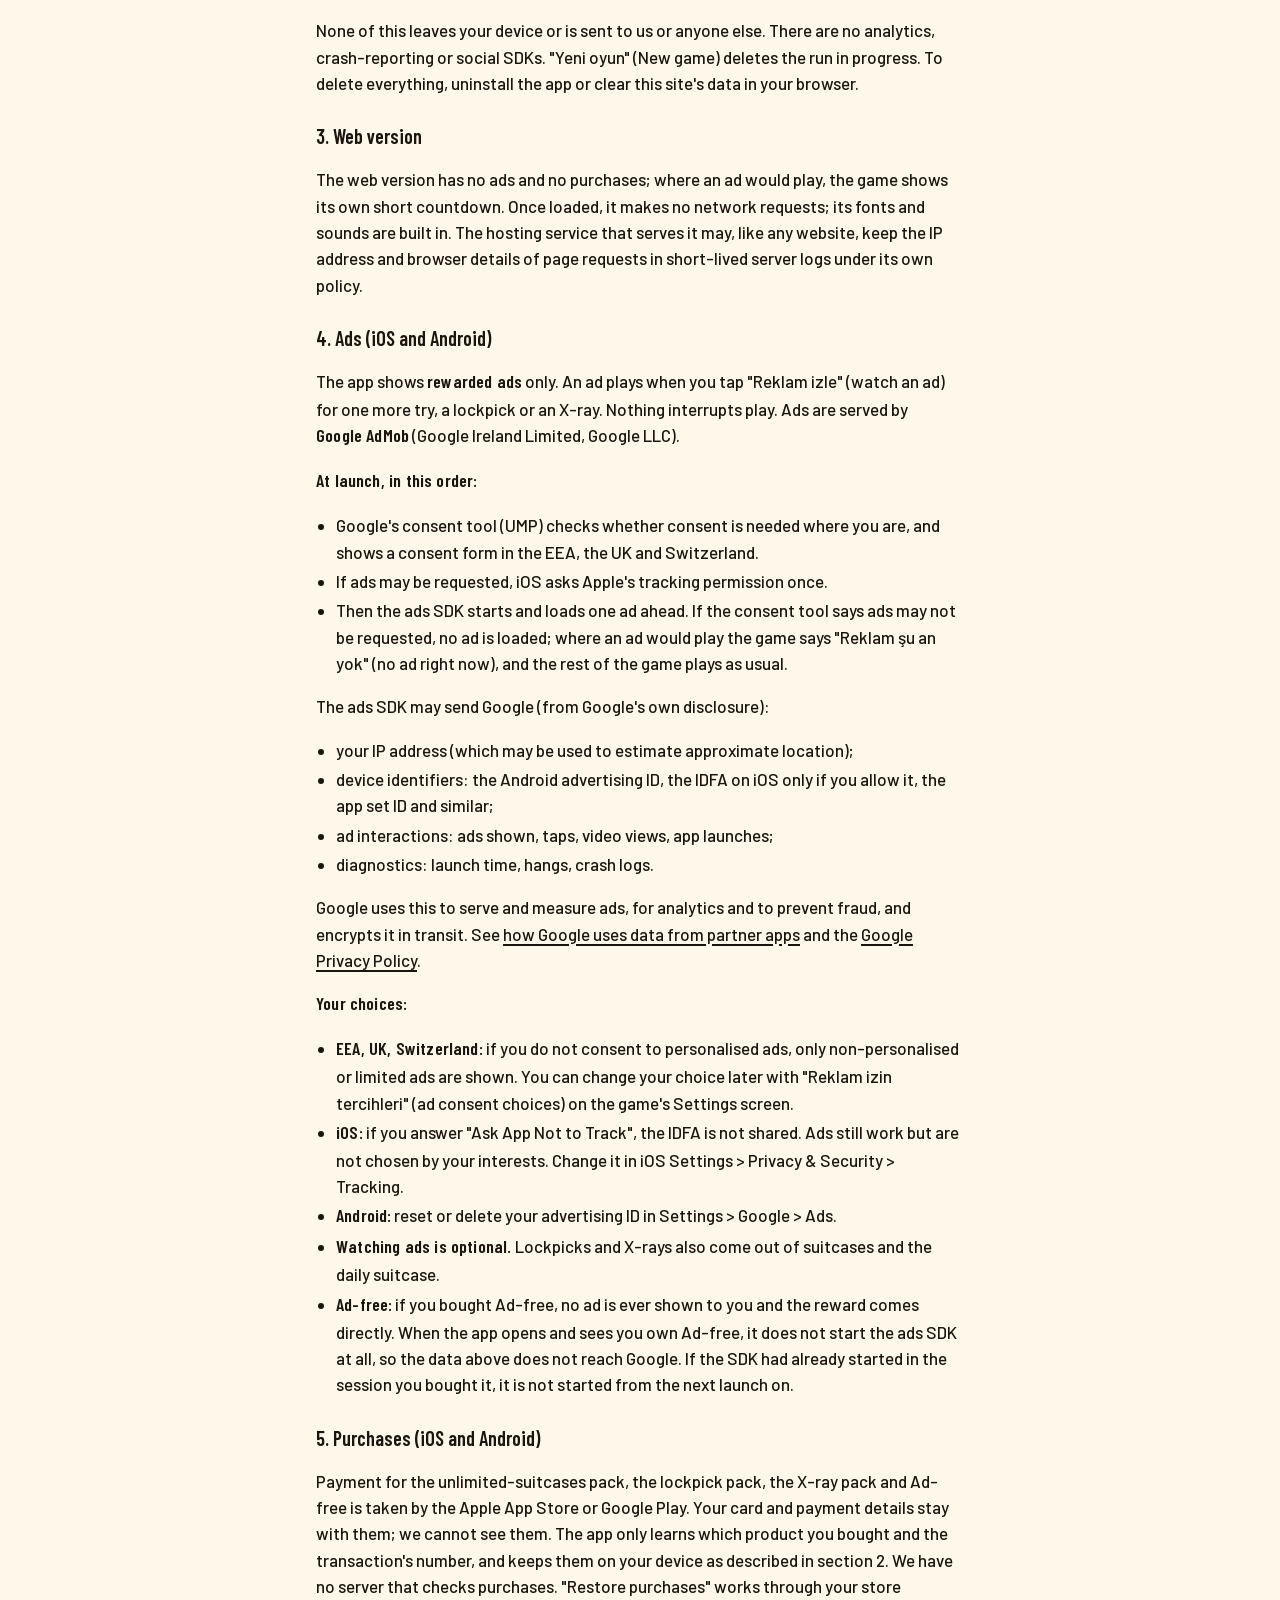
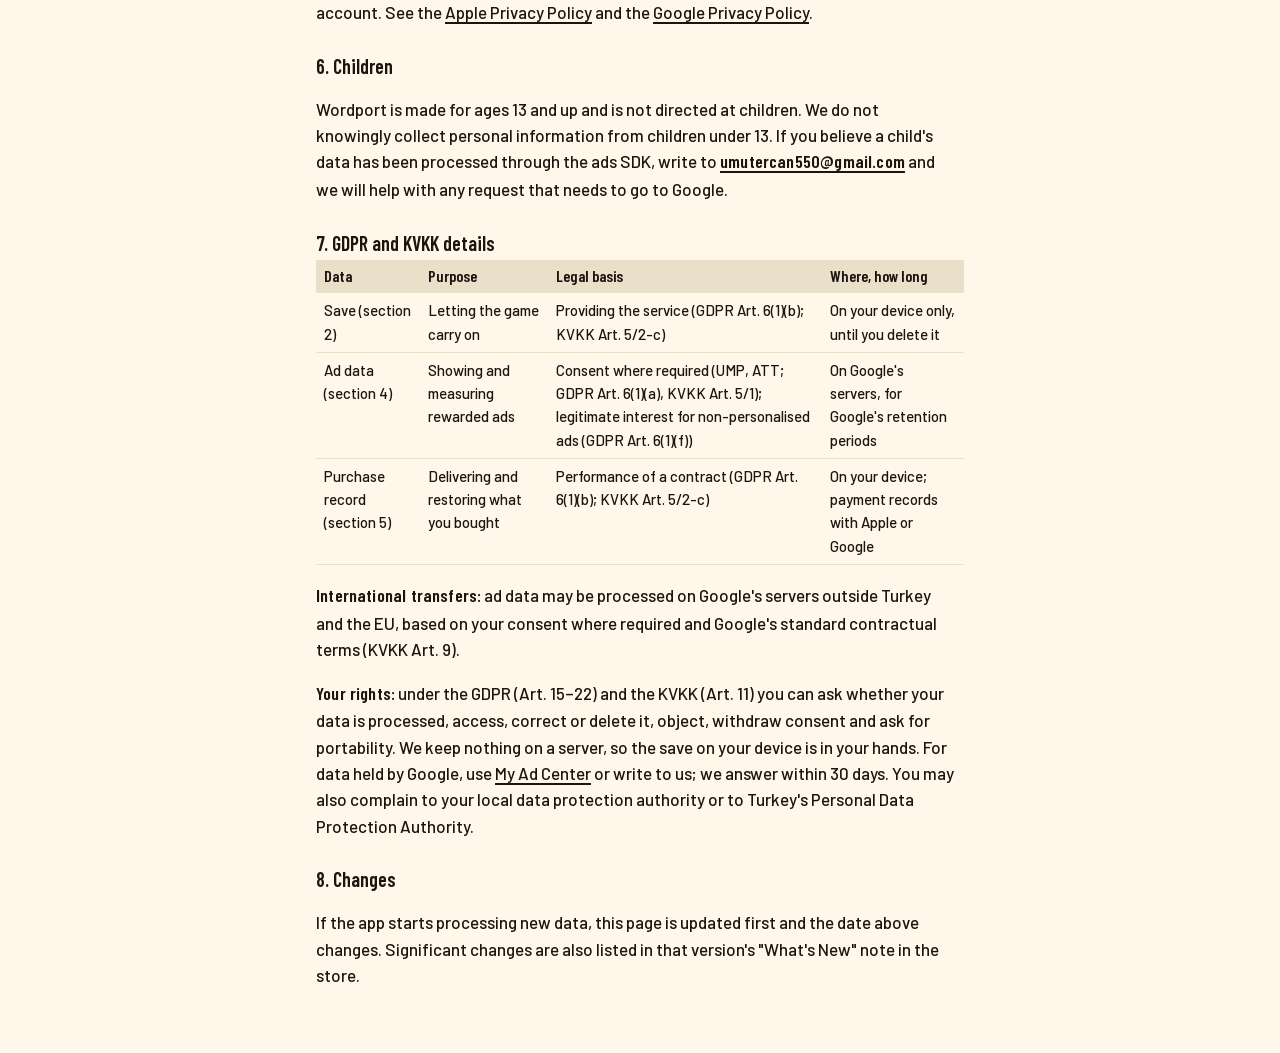
==== commit b9f6ebec: "Gizlilik: sınırsız valiz paketi" ====
--- a/privacy.html
+++ b/privacy.html
@@ -75,7 +75,7 @@
 </ul>
 
 <h3>5. Satın almalar (iOS ve Android)</h3>
-<p>Valiz hakkı paketi, maymuncuk paketi, röntgen paketi ve Reklamsız'ın ödemesini Apple App Store ya da Google Play alır. Kart ve ödeme bilgilerin yalnızca onlarda kalır, biz göremeyiz. Uygulama mağazadan yalnızca hangi ürünü aldığını ve işlemin numarasını öğrenir, bunu 2. bölümdeki gibi cihazında saklar. Satın almayı doğrulamak için bir sunucumuz yoktur. "Satın alımları geri yükle" mağaza hesabın üzerinden çalışır. Ayrıntı: <a href="https://www.apple.com/legal/privacy/">Apple Gizlilik Politikası</a>, <a href="https://policies.google.com/privacy">Google Gizlilik Politikası</a>.</p>
+<p>Sınırsız valiz paketi, maymuncuk paketi, röntgen paketi ve Reklamsız'ın ödemesini Apple App Store ya da Google Play alır. Kart ve ödeme bilgilerin yalnızca onlarda kalır, biz göremeyiz. Uygulama mağazadan yalnızca hangi ürünü aldığını ve işlemin numarasını öğrenir, bunu 2. bölümdeki gibi cihazında saklar. Satın almayı doğrulamak için bir sunucumuz yoktur. "Satın alımları geri yükle" mağaza hesabın üzerinden çalışır. Ayrıntı: <a href="https://www.apple.com/legal/privacy/">Apple Gizlilik Politikası</a>, <a href="https://policies.google.com/privacy">Google Gizlilik Politikası</a>.</p>
 
 <h3>6. Çocuklar</h3>
 <p>Wordport 13 yaş ve üstü için hazırlanmıştır, çocuklara yönelik değildir. 13 yaşından küçük çocuklardan bilerek kişisel veri toplamayız. Bir çocuğun verisinin reklam altyapısı üzerinden işlendiğini düşünüyorsan <strong><a href="mailto:umutercan550@gmail.com">umutercan550@gmail.com</a></strong> adresine yaz. Google'a iletilmesi gereken bir talep varsa yardımcı oluruz.</p>
@@ -147,7 +147,7 @@
 </ul>
 
 <h3>5. Purchases (iOS and Android)</h3>
-<p>Payment for the suitcase-right pack, the lockpick pack, the X-ray pack and Ad-free is taken by the Apple App Store or Google Play. Your card and payment details stay with them; we cannot see them. The app only learns which product you bought and the transaction's number, and keeps them on your device as described in section 2. We have no server that checks purchases. "Restore purchases" works through your store account. See the <a href="https://www.apple.com/legal/privacy/">Apple Privacy Policy</a> and the <a href="https://policies.google.com/privacy">Google Privacy Policy</a>.</p>
+<p>Payment for the unlimited-suitcases pack, the lockpick pack, the X-ray pack and Ad-free is taken by the Apple App Store or Google Play. Your card and payment details stay with them; we cannot see them. The app only learns which product you bought and the transaction's number, and keeps them on your device as described in section 2. We have no server that checks purchases. "Restore purchases" works through your store account. See the <a href="https://www.apple.com/legal/privacy/">Apple Privacy Policy</a> and the <a href="https://policies.google.com/privacy">Google Privacy Policy</a>.</p>
 
 <h3>6. Children</h3>
 <p>Wordport is made for ages 13 and up and is not directed at children. We do not knowingly collect personal information from children under 13. If you believe a child's data has been processed through the ads SDK, write to <strong><a href="mailto:umutercan550@gmail.com">umutercan550@gmail.com</a></strong> and we will help with any request that needs to go to Google.</p>
